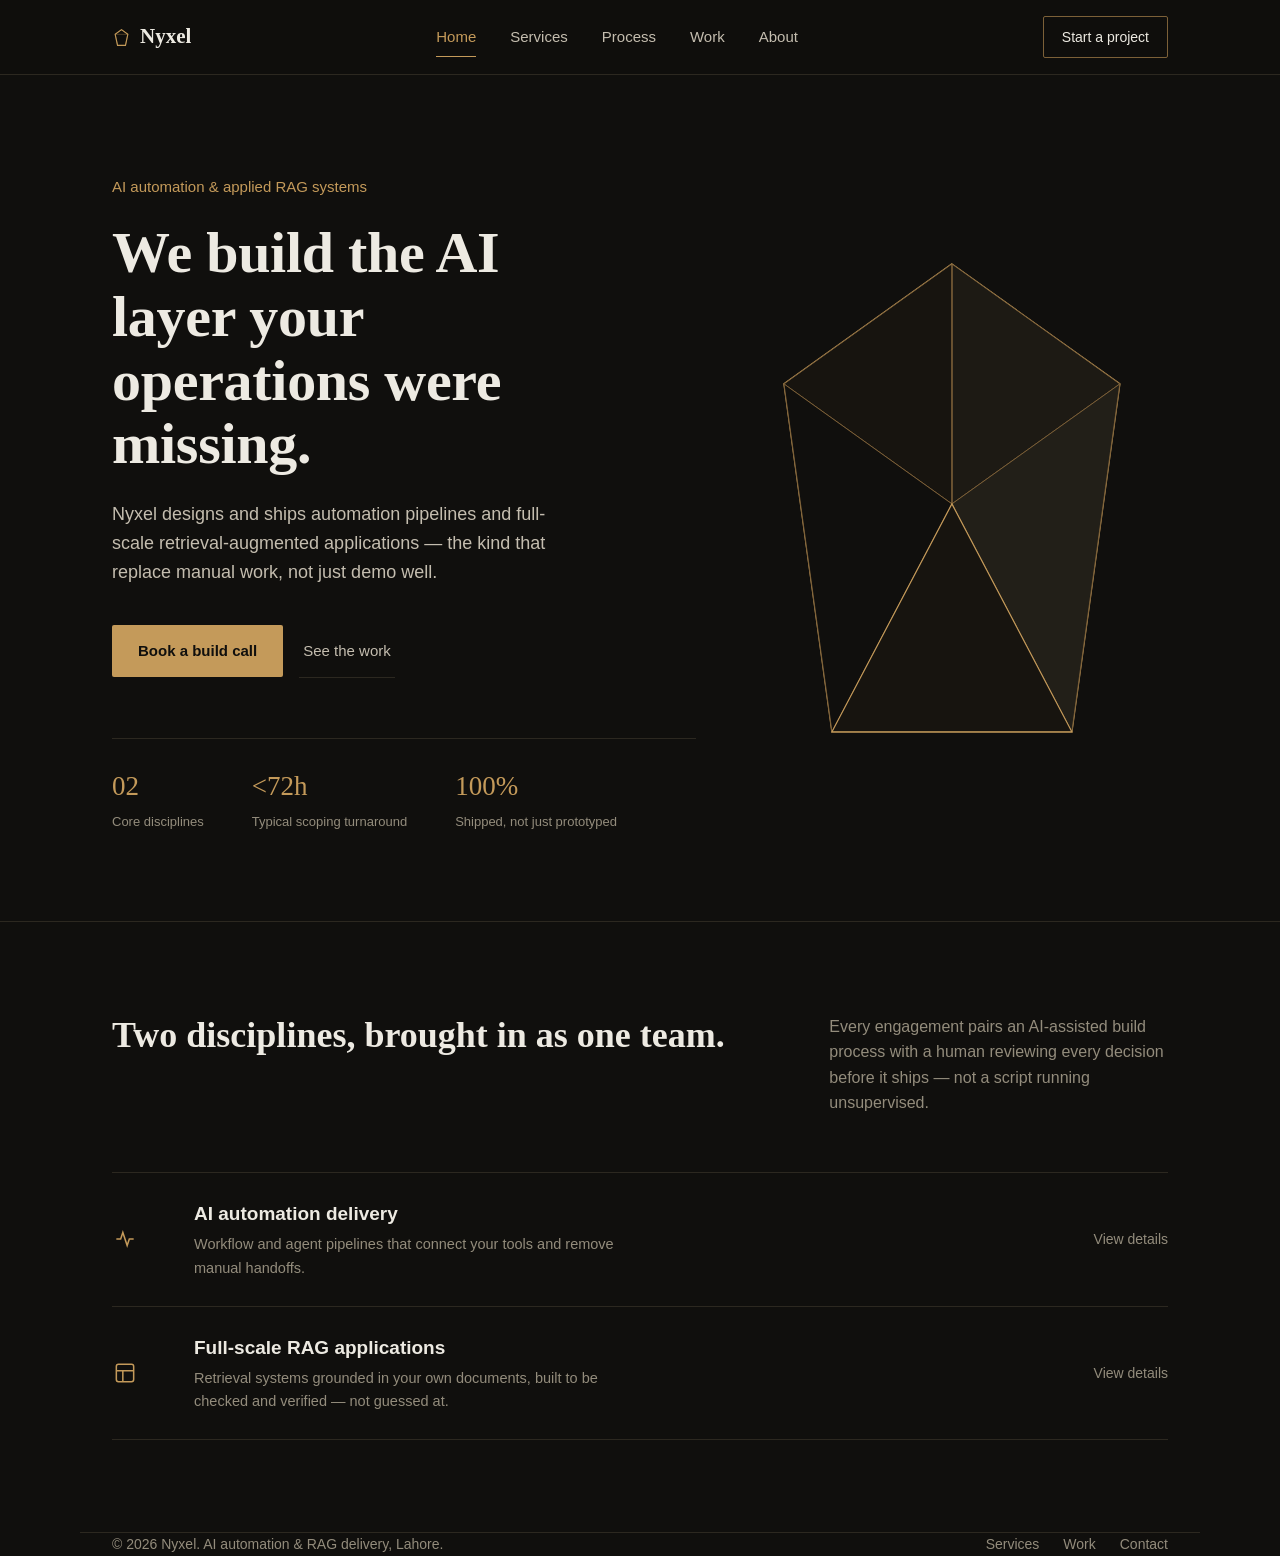
==== index.html @ 56768e3b "Fix filenames" ====
<!DOCTYPE html>
<html lang="en">
<head>
<meta charset="UTF-8">
<meta name="viewport" content="width=device-width, initial-scale=1.0">
<title>Home:Nyxel</title>
<meta name="description" content="Nyxel — AI automation delivery and full-scale RAG applications, built and shipped by a human-supervised team.">
<link rel="stylesheet" href="css/style.css">
</head>
<body>

<header>
  <nav class="wrap">
    <a class="logo" href="index.html">
      <svg viewBox="0 0 24 24" fill="none"><path d="M12 2L20 8L17 22H7L4 8L12 2Z" stroke="#C49A5A" stroke-width="1.4"/><path d="M12 2L20 8M12 2L4 8M20 8L17 22M20 8H4M4 8L7 22M7 22H17" stroke="#C49A5A" stroke-width="0.7" opacity="0.6"/></svg>
      Nyxel
    </a>
    <div class="navlinks">
      <a href="index.html" class="active">Home</a>
      <a href="services.html">Services</a>
      <a href="process.html">Process</a>
      <a href="work.html">Work</a>
      <a href="about.html">About</a>
    </div>
    <a class="nav-cta" href="contact.html">Start a project</a>
  </nav>
</header>


<section class="hero">
  <div class="wrap">
    <div class="hero-grid">
      <div>
        <div class="eyebrow">AI automation &amp; applied RAG systems</div>
        <h1>We build the AI layer your operations were missing.</h1>
        <p class="hero-sub">Nyxel designs and ships automation pipelines and full-scale retrieval-augmented applications — the kind that replace manual work, not just demo well.</p>
        <div class="hero-actions">
          <a class="btn-primary" href="contact.html">Book a build call</a>
          <a class="btn-ghost" href="work.html">See the work</a>
        </div>
        <div class="hero-meta">
          <div><div class="num">02</div><div class="lbl">Core disciplines</div></div>
          <div><div class="num">&lt;72h</div><div class="lbl">Typical scoping turnaround</div></div>
          <div><div class="num">100%</div><div class="lbl">Shipped, not just prototyped</div></div>
        </div>
      </div>
      <div>
        <svg class="facet-art" viewBox="0 0 360 420" fill="none">
          <polygon points="180,10 320,110 280,400 80,400 40,110" stroke="#C49A5A" stroke-width="1.2" fill="#17140F"/>
          <polygon points="180,10 320,110 180,210" fill="#1D1A14" stroke="#7C6038" stroke-width="0.8"/>
          <polygon points="180,10 40,110 180,210" fill="#17140F" stroke="#7C6038" stroke-width="0.8"/>
          <polygon points="40,110 180,210 80,400" fill="#100F0D" stroke="#7C6038" stroke-width="0.8"/>
          <polygon points="320,110 180,210 280,400" fill="#221F18" stroke="#7C6038" stroke-width="0.8"/>
          <polygon points="180,210 280,400 80,400" fill="#17140F" stroke="#C49A5A" stroke-width="1"/>
          <line x1="180" y1="10" x2="180" y2="210" stroke="#C49A5A" stroke-width="0.6" opacity="0.5"/>
        </svg>
      </div>
    </div>
  </div>
</section>

<section class="preview">
  <div class="wrap">
    <div class="preview-intro">
      <h2>Two disciplines, brought in as one team.</h2>
      <p>Every engagement pairs an AI-assisted build process with a human reviewing every decision before it ships — not a script running unsupervised.</p>
    </div>
    <div class="preview-rows">
      <a class="preview-row" href="services.html#automation">
        <svg class="mark" viewBox="0 0 24 24" fill="none" stroke="currentColor" stroke-width="1.4"><path d="M4 12h4l2-6 4 12 2-6h4"/></svg>
        <div>
          <h3>AI automation delivery</h3>
          <p>Workflow and agent pipelines that connect your tools and remove manual handoffs.</p>
        </div>
        <div class="go">View details</div>
      </a>
      <a class="preview-row" href="services.html#rag">
        <svg class="mark" viewBox="0 0 24 24" fill="none" stroke="currentColor" stroke-width="1.4"><rect x="4" y="4" width="16" height="16" rx="2"/><path d="M4 10h16M10 10v10"/></svg>
        <div>
          <h3>Full-scale RAG applications</h3>
          <p>Retrieval systems grounded in your own documents, built to be checked and verified — not guessed at.</p>
        </div>
        <div class="go">View details</div>
      </a>
    </div>
  </div>
</section>


<footer class="wrap">
  <div>&copy; 2026 Nyxel. AI automation &amp; RAG delivery, Lahore.</div>
  <div class="foot-links">
    <a href="services.html">Services</a>
    <a href="work.html">Work</a>
    <a href="contact.html">Contact</a>
  </div>
</footer>

<script src="js/script.js"></script>
</body>
</html>
---- css/style.css ----
:root{
  --bg: #100F0D;
  --surface: #17140F;
  --surface-2: #1D1A14;
  --line: #2C2820;
  --stone: #C4BDAF;
  --text: #EDEAE2;
  --text-dim: #938C7C;
  --brass: #C49A5A;
  --brass-dim: #7C6038;
  --clay: #A85C3E;
  --serif: Georgia, "Iowan Old Style", "Palatino Linotype", serif;
  --sans: -apple-system, BlinkMacSystemFont, "Segoe UI", Helvetica, Arial, sans-serif;
}

* { box-sizing: border-box; margin: 0; padding: 0; }
html { scroll-behavior: smooth; }
body {
  background: var(--bg);
  color: var(--text);
  font-family: var(--sans);
  line-height: 1.6;
  -webkit-font-smoothing: antialiased;
}
a { color: inherit; text-decoration: none; }
::selection { background: var(--brass); color: #100F0D; }
img, svg { display: block; max-width: 100%; }

.wrap { max-width: 1120px; margin: 0 auto; padding: 0 32px; }

/* ---------- NAV ---------- */
header {
  position: sticky; top: 0; z-index: 50;
  background: rgba(16,15,13,0.9);
  backdrop-filter: blur(10px);
  border-bottom: 1px solid var(--line);
}
nav.wrap { display: flex; align-items: center; justify-content: space-between; height: 74px; }
.logo { font-family: var(--serif); font-size: 21px; font-weight: 700; display: flex; align-items: center; gap: 9px; }
.logo svg { width: 19px; height: 19px; }
.navlinks { display: flex; gap: 34px; font-size: 15px; color: var(--stone); }
.navlinks a { position: relative; padding: 4px 0; transition: color .2s ease; }
.navlinks a:hover { color: var(--text); }
.navlinks a.active { color: var(--brass); }
.navlinks a.active::after {
  content: ""; position: absolute; left: 0; right: 0; bottom: -4px; height: 1px; background: var(--brass);
}
.nav-cta {
  border: 1px solid var(--brass-dim); padding: 9px 18px; border-radius: 2px;
  font-size: 14px; transition: border-color .2s ease, background .2s ease, color .2s ease;
}
.nav-cta:hover { background: var(--brass); border-color: var(--brass); color: #100F0D; }
.nav-toggle { display: none; }

/* ---------- PAGE HEADER (non-home pages) ---------- */
.page-header { padding: 76px 0 56px; border-bottom: 1px solid var(--line); }
.page-header h1 {
  font-family: var(--serif); font-weight: 700; font-size: clamp(32px, 4.4vw, 48px);
  line-height: 1.12; max-width: 18ch;
}
.page-header p { margin-top: 18px; color: var(--text-dim); font-size: 17px; max-width: 52ch; }

/* ---------- HERO (home) ---------- */
.hero { padding: 100px 0 88px; }
.hero-grid { display: grid; grid-template-columns: 1.15fr 0.85fr; gap: 40px; align-items: center; }
.eyebrow { color: var(--brass); font-size: 15px; margin-bottom: 22px; }
h1 {
  font-family: var(--serif); font-weight: 700; font-size: clamp(36px, 5vw, 58px);
  line-height: 1.1; letter-spacing: -0.005em; max-width: 15ch;
}
.hero-sub { margin-top: 24px; font-size: 18px; color: var(--stone); max-width: 46ch; }
.hero-actions { margin-top: 38px; display: flex; gap: 16px; align-items: center; flex-wrap: wrap; }
.btn-primary {
  background: var(--brass); color: #100F0D; padding: 14px 26px; border-radius: 2px;
  font-size: 15px; font-weight: 600; display: inline-block; transition: background .2s ease;
}
.btn-primary:hover { background: #D6AD70; }
.btn-ghost { color: var(--stone); font-size: 15px; padding: 14px 4px; border-bottom: 1px solid var(--line); }
.btn-ghost:hover { color: var(--text); border-color: var(--brass-dim); }
.facet-art { width: 100%; height: auto; }
.hero-meta { margin-top: 60px; display: flex; gap: 48px; border-top: 1px solid var(--line); padding-top: 26px; flex-wrap: wrap; }
.hero-meta .num { font-family: var(--serif); font-size: 27px; color: var(--brass); }
.hero-meta .lbl { font-size: 13px; color: var(--text-dim); margin-top: 4px; }

/* ---------- HOME: service preview (asymmetric, not a card grid) ---------- */
.preview { padding: 92px 0; border-top: 1px solid var(--line); }
.preview-intro { display: grid; grid-template-columns: 2fr 1fr; gap: 40px; margin-bottom: 56px; }
.preview-intro h2 { font-family: var(--serif); font-weight: 700; font-size: clamp(26px, 3.2vw, 36px); line-height: 1.2; }
.preview-intro p { color: var(--text-dim); font-size: 16px; align-self: end; }
.preview-rows { display: flex; flex-direction: column; }
.preview-row {
  display: grid; grid-template-columns: 60px 1fr auto; gap: 22px; align-items: center;
  padding: 26px 0; border-top: 1px solid var(--line);
}
.preview-row:last-child { border-bottom: 1px solid var(--line); }
.preview-row .mark { width: 26px; height: 26px; color: var(--brass); }
.preview-row h3 { font-size: 19px; font-weight: 600; }
.preview-row p { color: var(--text-dim); font-size: 14.5px; margin-top: 4px; max-width: 56ch; }
.preview-row .go { color: var(--text-dim); font-size: 14px; white-space: nowrap; transition: color .2s ease; }
.preview-row:hover .go { color: var(--brass); }

/* ---------- SERVICES page: alternating feature blocks ---------- */
.feature-block { padding: 86px 0; border-top: 1px solid var(--line); }
.feature-grid { display: grid; grid-template-columns: 1fr 1fr; gap: 56px; align-items: center; }
.feature-grid.reverse .feature-art { order: 2; }
.feature-grid.reverse .feature-copy { order: 1; }
.feature-copy h2 { font-family: var(--serif); font-weight: 700; font-size: clamp(26px, 3.4vw, 36px); margin-bottom: 18px; }
.feature-copy p { color: var(--text-dim); font-size: 16px; margin-bottom: 22px; max-width: 50ch; }
.feature-list { display: flex; flex-direction: column; gap: 10px; }
.feature-list li { list-style: none; padding-left: 20px; position: relative; color: var(--stone); font-size: 15px; }
.feature-list li::before { content: ""; position: absolute; left: 0; top: 10px; width: 6px; height: 1px; background: var(--brass); }
.feature-art svg { width: 100%; }

/* ---------- PROCESS ---------- */
.process { padding: 86px 0; }
.process-row { display: grid; grid-template-columns: 90px 1fr 1fr; gap: 24px; padding: 32px 0; border-top: 1px solid var(--line); align-items: start; }
.process-row:last-child { border-bottom: 1px solid var(--line); }
.process-num { font-family: var(--serif); font-size: 15px; color: var(--brass); }
.process-row h3 { font-size: 19px; font-weight: 600; margin-bottom: 6px; }
.process-row p { color: var(--text-dim); font-size: 15px; max-width: 48ch; }
.process-row .deliverable { margin-top: 12px; font-size: 13px; color: var(--text-dim); }
.process-row .deliverable span { color: var(--brass); }

/* ---------- WORK page ---------- */
.case { padding: 76px 0; border-top: 1px solid var(--line); }
.case-grid { display: grid; grid-template-columns: 0.9fr 1.1fr; gap: 50px; align-items: start; }
.case-tag { font-size: 13px; color: var(--brass); margin-bottom: 14px; }
.case-grid h2 { font-family: var(--serif); font-weight: 700; font-size: clamp(24px, 3vw, 30px); margin-bottom: 16px; }
.case-grid .lede { color: var(--stone); font-size: 16px; margin-bottom: 18px; }
.case-detail p { color: var(--text-dim); font-size: 15px; margin-bottom: 14px; }
.case-detail p:last-child { margin-bottom: 0; }

/* ---------- ABOUT ---------- */
.about-body { padding: 86px 0; }
.about-grid { display: grid; grid-template-columns: 1fr 1fr; gap: 64px; }
.about-grid p { color: var(--stone); font-size: 17px; margin-bottom: 20px; line-height: 1.7; }
.about-grid p:last-child { margin-bottom: 0; }
.about-stats { display: flex; flex-direction: column; gap: 0; }
.about-stat { padding: 24px 0; border-top: 1px solid var(--line); }
.about-stats .about-stat:last-child { border-bottom: 1px solid var(--line); }
.about-stat .lbl { font-size: 14px; color: var(--text-dim); }
.about-stat .val { font-family: var(--serif); font-size: 20px; margin-top: 4px; }

/* ---------- CONTACT ---------- */
.contact-grid { display: grid; grid-template-columns: 1fr 1fr; gap: 64px; padding: 86px 0; }
.contact-grid h2 { font-family: var(--serif); font-size: clamp(28px, 3.6vw, 38px); font-weight: 700; line-height: 1.15; }
.contact-grid > div:first-child p { color: var(--text-dim); margin-top: 18px; max-width: 40ch; }
.contact-grid > div:first-child .contact-line { margin-top: 32px; font-size: 15px; color: var(--stone); }
.contact-grid > div:first-child .contact-line a { color: var(--brass); }
form { display: flex; flex-direction: column; gap: 18px; }
label { font-size: 13px; color: var(--text-dim); margin-bottom: 6px; display: block; }
input, textarea, select {
  width: 100%; background: var(--surface); border: 1px solid var(--line); color: var(--text);
  padding: 13px 14px; border-radius: 2px; font-family: var(--sans); font-size: 15px;
}
input:focus, textarea:focus, select:focus { outline: none; border-color: var(--brass-dim); }
textarea { resize: vertical; min-height: 100px; }
.submit-btn {
  align-self: flex-start; background: var(--brass); color: #100F0D; border: none;
  padding: 14px 28px; border-radius: 2px; font-size: 15px; font-weight: 600; cursor: pointer;
  transition: background .2s ease;
}
.submit-btn:hover { background: #D6AD70; }
.submit-btn:disabled { opacity: 0.7; cursor: default; }

footer { border-top: 1px solid var(--line); padding: 40px 0; display: flex; justify-content: space-between; align-items: center; color: var(--text-dim); font-size: 14px; flex-wrap: wrap; gap: 12px; }
footer .foot-links { display: flex; gap: 24px; }

@media (max-width: 860px) {
  .navlinks { display: none; }
  .hero-grid, .preview-intro, .feature-grid, .case-grid, .about-grid, .contact-grid { grid-template-columns: 1fr; }
  .feature-grid.reverse .feature-art, .feature-grid.reverse .feature-copy { order: initial; }
  .facet-art { max-width: 280px; margin: 0 auto; }
  .process-row { grid-template-columns: 44px 1fr; }
  .process-row p, .process-row .deliverable { grid-column: 2; }
  .preview-row { grid-template-columns: 40px 1fr; }
  .preview-row .go { display: none; }
}

@media (prefers-reduced-motion: reduce) {
  html { scroll-behavior: auto; }
  * { transition: none !important; }
}
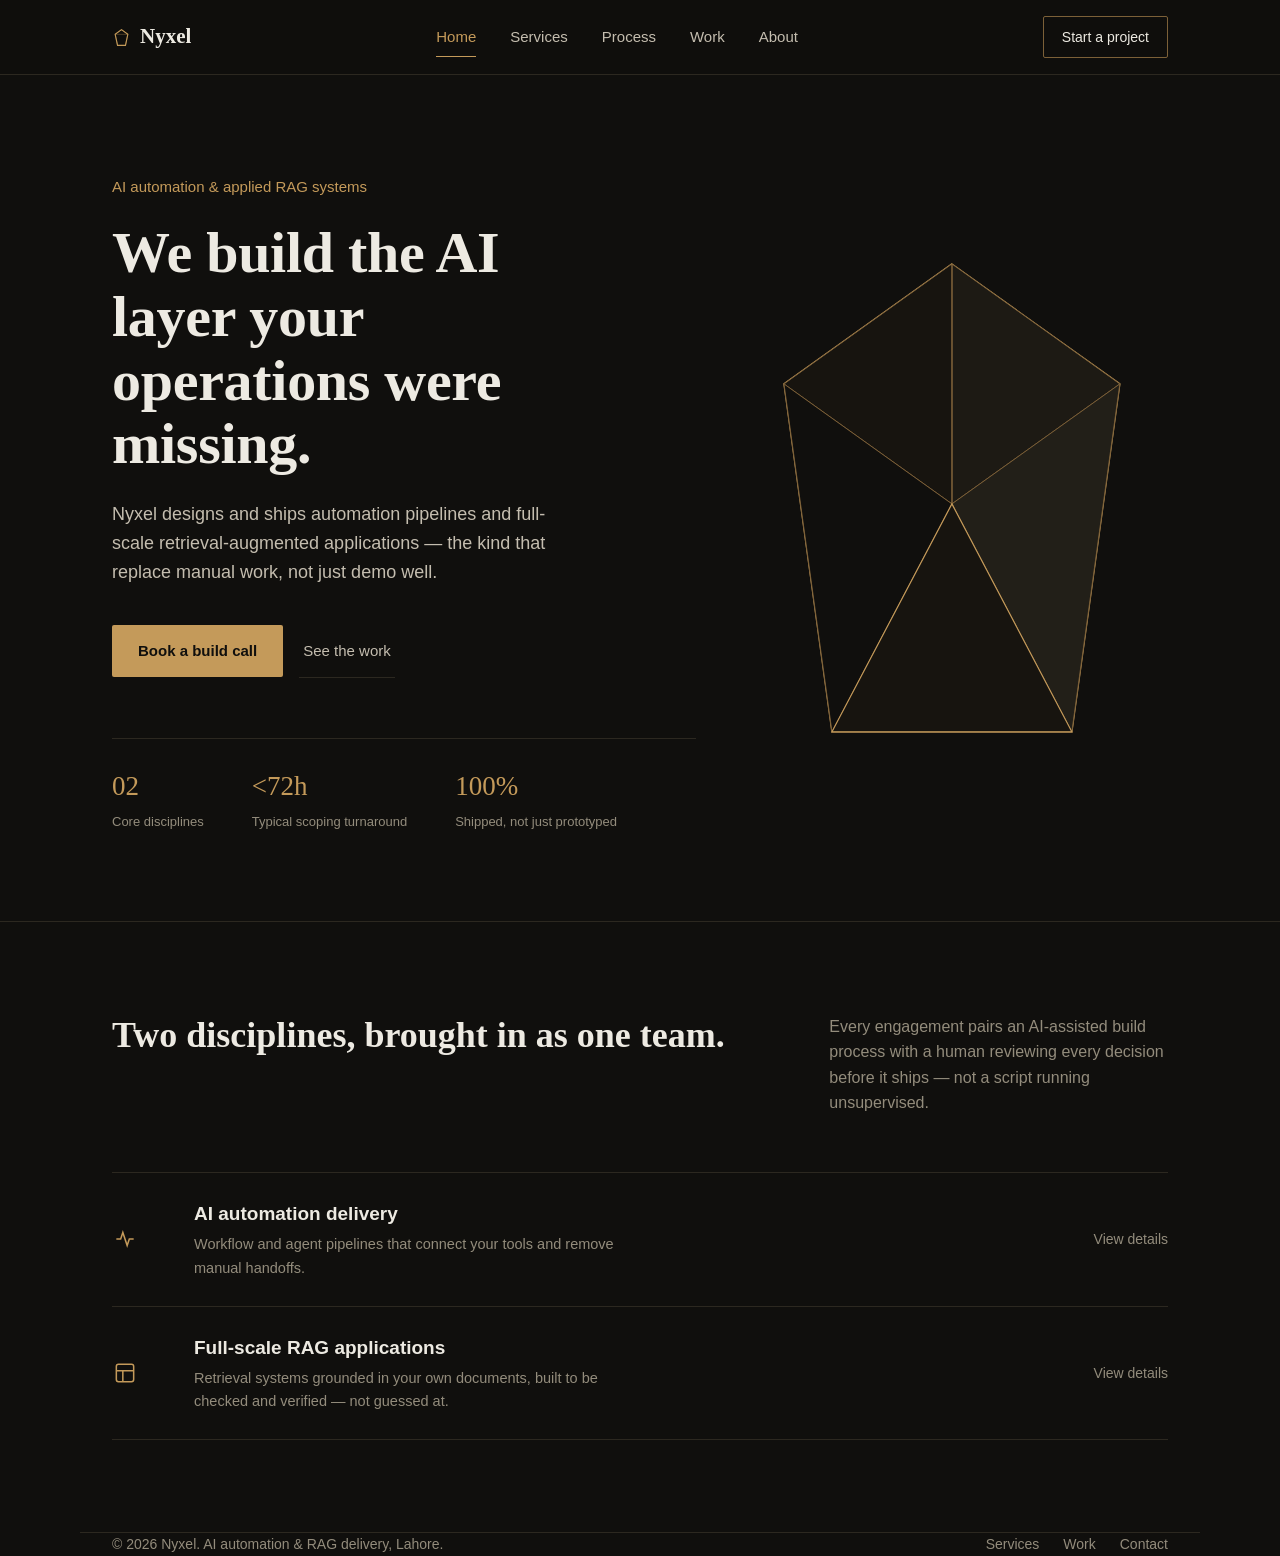
==== commit e5b37bfb: "Formatted text" ====
--- a/index.html
+++ b/index.html
@@ -4,7 +4,7 @@
 <meta charset="UTF-8">
 <meta name="viewport" content="width=device-width, initial-scale=1.0">
 <title>Home:Nyxel</title>
-<meta name="description" content="Nyxel — AI automation delivery and full-scale RAG applications, built and shipped by a human-supervised team.">
+<meta name="description" content="Nyxel : AI automation delivery and full-scale RAG applications, built and shipped by a human-supervised team.">
 <link rel="stylesheet" href="css/style.css">
 </head>
 <body>
--- a/css/style.css
+++ b/css/style.css
@@ -21,6 +21,11 @@
   font-family: var(--sans);
   line-height: 1.6;
   -webkit-font-smoothing: antialiased;
+  animation: pageIn .45s ease both;
+}
+@keyframes pageIn {
+  from { opacity: 0; transform: translateY(6px); }
+  to { opacity: 1; transform: translateY(0); }
 }
 a { color: inherit; text-decoration: none; }
 ::selection { background: var(--brass); color: #100F0D; }
@@ -39,17 +44,21 @@
 .logo { font-family: var(--serif); font-size: 21px; font-weight: 700; display: flex; align-items: center; gap: 9px; }
 .logo svg { width: 19px; height: 19px; }
 .navlinks { display: flex; gap: 34px; font-size: 15px; color: var(--stone); }
-.navlinks a { position: relative; padding: 4px 0; transition: color .2s ease; }
+.navlinks a { position: relative; padding: 4px 0; transition: color .25s ease; }
+.navlinks a::after {
+  content: ""; position: absolute; left: 0; bottom: -4px; height: 1px; background: var(--brass);
+  width: 100%; transform: scaleX(0); transform-origin: left; transition: transform .3s cubic-bezier(.4,0,.2,1);
+}
 .navlinks a:hover { color: var(--text); }
+.navlinks a:hover::after { transform: scaleX(1); }
 .navlinks a.active { color: var(--brass); }
-.navlinks a.active::after {
-  content: ""; position: absolute; left: 0; right: 0; bottom: -4px; height: 1px; background: var(--brass);
-}
+.navlinks a.active::after { transform: scaleX(1); background: var(--brass); }
 .nav-cta {
   border: 1px solid var(--brass-dim); padding: 9px 18px; border-radius: 2px;
-  font-size: 14px; transition: border-color .2s ease, background .2s ease, color .2s ease;
+  font-size: 14px; transition: border-color .25s ease, background .25s ease, color .25s ease, transform .15s ease;
 }
 .nav-cta:hover { background: var(--brass); border-color: var(--brass); color: #100F0D; }
+.nav-cta:active { transform: scale(0.96); }
 .nav-toggle { display: none; }
 
 /* ---------- PAGE HEADER (non-home pages) ---------- */
@@ -72,10 +81,15 @@
 .hero-actions { margin-top: 38px; display: flex; gap: 16px; align-items: center; flex-wrap: wrap; }
 .btn-primary {
   background: var(--brass); color: #100F0D; padding: 14px 26px; border-radius: 2px;
-  font-size: 15px; font-weight: 600; display: inline-block; transition: background .2s ease;
-}
-.btn-primary:hover { background: #D6AD70; }
-.btn-ghost { color: var(--stone); font-size: 15px; padding: 14px 4px; border-bottom: 1px solid var(--line); }
+  font-size: 15px; font-weight: 600; display: inline-block;
+  transition: background .25s ease, transform .15s ease, box-shadow .25s ease;
+}
+.btn-primary:hover { background: #D6AD70; transform: translateY(-2px); box-shadow: 0 8px 20px -8px rgba(196,154,90,0.5); }
+.btn-primary:active { transform: translateY(0) scale(0.97); }
+.btn-ghost {
+  color: var(--stone); font-size: 15px; padding: 14px 4px; border-bottom: 1px solid var(--line);
+  transition: color .25s ease, border-color .25s ease;
+}
 .btn-ghost:hover { color: var(--text); border-color: var(--brass-dim); }
 .facet-art { width: 100%; height: auto; }
 .hero-meta { margin-top: 60px; display: flex; gap: 48px; border-top: 1px solid var(--line); padding-top: 26px; flex-wrap: wrap; }
@@ -158,9 +172,10 @@
 .submit-btn {
   align-self: flex-start; background: var(--brass); color: #100F0D; border: none;
   padding: 14px 28px; border-radius: 2px; font-size: 15px; font-weight: 600; cursor: pointer;
-  transition: background .2s ease;
-}
-.submit-btn:hover { background: #D6AD70; }
+  transition: background .25s ease, transform .15s ease, box-shadow .25s ease;
+}
+.submit-btn:hover:not(:disabled) { background: #D6AD70; transform: translateY(-2px); box-shadow: 0 8px 20px -8px rgba(196,154,90,0.5); }
+.submit-btn:active:not(:disabled) { transform: translateY(0) scale(0.97); }
 .submit-btn:disabled { opacity: 0.7; cursor: default; }
 
 footer { border-top: 1px solid var(--line); padding: 40px 0; display: flex; justify-content: space-between; align-items: center; color: var(--text-dim); font-size: 14px; flex-wrap: wrap; gap: 12px; }
@@ -177,7 +192,39 @@
   .preview-row .go { display: none; }
 }
 
+/* ---------- SCROLL REVEAL ---------- */
+.reveal {
+  opacity: 0; transform: translateY(22px);
+  transition: opacity .7s cubic-bezier(.4,0,.2,1), transform .7s cubic-bezier(.4,0,.2,1);
+}
+.reveal.in-view { opacity: 1; transform: translateY(0); }
+
+.preview-row:hover { background: rgba(196,154,90,0.03); }
+.preview-row .mark { transition: transform .3s ease; }
+.preview-row:hover .mark { transform: translateY(-2px); }
+
+.process-row { transition: background .25s ease; }
+.process-row:hover { background: rgba(196,154,90,0.03); }
+
+.case { transition: background .25s ease; }
+.case:hover { background: rgba(196,154,90,0.02); }
+
+/* subtle continuous motion on the service diagrams, only once revealed */
+.feature-art svg circle { transition: r .3s ease; }
+.feature-art.in-view svg circle {
+  animation: dotPulse 3.2s ease-in-out infinite;
+}
+.feature-art.in-view svg circle:nth-of-type(2) { animation-delay: .4s; }
+.feature-art.in-view svg circle:nth-of-type(3) { animation-delay: .8s; }
+@keyframes dotPulse {
+  0%, 100% { opacity: 1; }
+  50% { opacity: .55; }
+}
+.feature-art:hover svg { transform: translateY(-3px); }
+.feature-art svg { transition: transform .35s cubic-bezier(.4,0,.2,1); }
+
 @media (prefers-reduced-motion: reduce) {
   html { scroll-behavior: auto; }
-  * { transition: none !important; }
-}
+  * { transition: none !important; animation: none !important; }
+  .reveal { opacity: 1; transform: none; }
+}
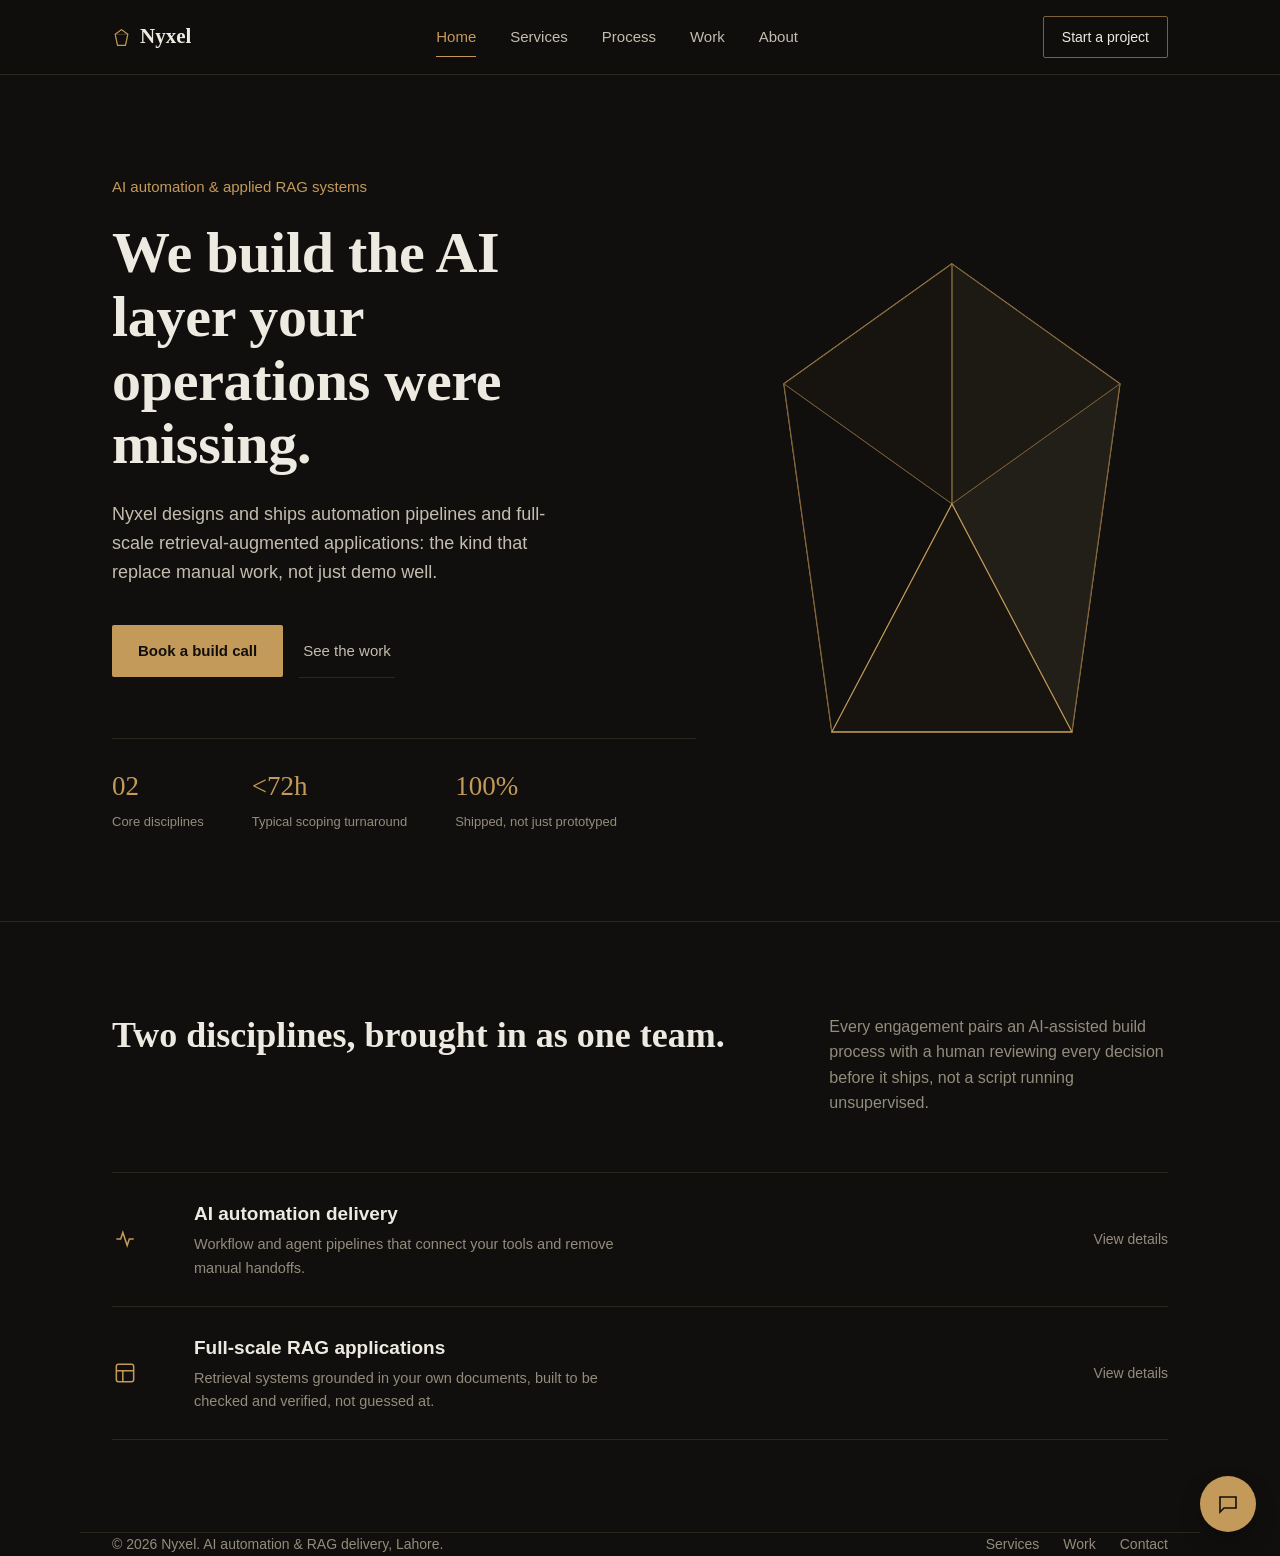
==== commit 985a1c4f: "Add FAQ chat widget" ====
--- a/index.html
+++ b/index.html
@@ -3,8 +3,8 @@
 <head>
 <meta charset="UTF-8">
 <meta name="viewport" content="width=device-width, initial-scale=1.0">
-<title>Home:Nyxel</title>
-<meta name="description" content="Nyxel : AI automation delivery and full-scale RAG applications, built and shipped by a human-supervised team.">
+<title>Home | Nyxel</title>
+<meta name="description" content="Nyxel: AI automation delivery and full-scale RAG applications, built and shipped by a human-supervised team.">
 <link rel="stylesheet" href="css/style.css">
 </head>
 <body>
@@ -33,7 +33,7 @@
       <div>
         <div class="eyebrow">AI automation &amp; applied RAG systems</div>
         <h1>We build the AI layer your operations were missing.</h1>
-        <p class="hero-sub">Nyxel designs and ships automation pipelines and full-scale retrieval-augmented applications — the kind that replace manual work, not just demo well.</p>
+        <p class="hero-sub">Nyxel designs and ships automation pipelines and full-scale retrieval-augmented applications: the kind that replace manual work, not just demo well.</p>
         <div class="hero-actions">
           <a class="btn-primary" href="contact.html">Book a build call</a>
           <a class="btn-ghost" href="work.html">See the work</a>
@@ -63,7 +63,7 @@
   <div class="wrap">
     <div class="preview-intro">
       <h2>Two disciplines, brought in as one team.</h2>
-      <p>Every engagement pairs an AI-assisted build process with a human reviewing every decision before it ships — not a script running unsupervised.</p>
+      <p>Every engagement pairs an AI-assisted build process with a human reviewing every decision before it ships, not a script running unsupervised.</p>
     </div>
     <div class="preview-rows">
       <a class="preview-row" href="services.html#automation">
@@ -78,7 +78,7 @@
         <svg class="mark" viewBox="0 0 24 24" fill="none" stroke="currentColor" stroke-width="1.4"><rect x="4" y="4" width="16" height="16" rx="2"/><path d="M4 10h16M10 10v10"/></svg>
         <div>
           <h3>Full-scale RAG applications</h3>
-          <p>Retrieval systems grounded in your own documents, built to be checked and verified — not guessed at.</p>
+          <p>Retrieval systems grounded in your own documents, built to be checked and verified, not guessed at.</p>
         </div>
         <div class="go">View details</div>
       </a>
@@ -96,6 +96,30 @@
   </div>
 </footer>
 
+<div id="faq-widget">
+  <button id="faq-toggle" aria-label="Open chat" aria-expanded="false">
+    <svg id="faq-icon-open" viewBox="0 0 24 24" fill="none" stroke="currentColor" stroke-width="1.6"><path d="M4 5h16v11H8l-4 4V5z"/></svg>
+    <svg id="faq-icon-close" viewBox="0 0 24 24" fill="none" stroke="currentColor" stroke-width="1.6" style="display:none"><path d="M6 6l12 12M18 6L6 18"/></svg>
+  </button>
+
+  <div id="faq-panel" role="dialog" aria-label="Nyxel FAQ chat">
+    <div id="faq-header">
+      <div>
+        <div id="faq-title">Ask Nyxel</div>
+        <div id="faq-subtitle">Rates, process, and services: quick answers</div>
+      </div>
+    </div>
+    <div id="faq-messages"></div>
+    <div id="faq-chips"></div>
+    <form id="faq-form">
+      <input id="faq-input" type="text" placeholder="Ask about pricing, RAG, timelines…" autocomplete="off">
+      <button type="submit" aria-label="Send">
+        <svg viewBox="0 0 24 24" fill="none" stroke="currentColor" stroke-width="1.8"><path d="M4 12h16M13 5l7 7-7 7"/></svg>
+      </button>
+    </form>
+  </div>
+</div>
+
 <script src="js/script.js"></script>
 </body>
-</html>
+</html>
--- a/css/style.css
+++ b/css/style.css
@@ -227,4 +227,67 @@
   html { scroll-behavior: auto; }
   * { transition: none !important; animation: none !important; }
   .reveal { opacity: 1; transform: none; }
+}
+
+/* ---------- FAQ CHAT WIDGET ---------- */
+#faq-widget { position: fixed; right: 24px; bottom: 24px; z-index: 200; }
+
+#faq-toggle {
+  width: 56px; height: 56px; border-radius: 50%;
+  background: var(--brass); color: #100F0D; border: none; cursor: pointer;
+  display: flex; align-items: center; justify-content: center;
+  box-shadow: 0 10px 24px -8px rgba(0,0,0,0.5);
+  transition: transform .2s ease, background .2s ease;
+}
+#faq-toggle:hover { transform: translateY(-2px); background: #D6AD70; }
+#faq-toggle:active { transform: translateY(0) scale(0.95); }
+#faq-toggle svg { width: 24px; height: 24px; }
+
+#faq-panel {
+  position: absolute; right: 0; bottom: 72px;
+  width: 340px; max-width: calc(100vw - 48px);
+  height: 460px; max-height: calc(100vh - 140px);
+  background: var(--surface); border: 1px solid var(--line); border-radius: 8px;
+  display: flex; flex-direction: column; overflow: hidden;
+  box-shadow: 0 20px 48px -12px rgba(0,0,0,0.6);
+  opacity: 0; transform: translateY(12px) scale(0.98); pointer-events: none;
+  transition: opacity .25s ease, transform .25s ease;
+}
+#faq-widget.open #faq-panel { opacity: 1; transform: translateY(0) scale(1); pointer-events: auto; }
+
+#faq-header { padding: 16px 18px; border-bottom: 1px solid var(--line); }
+#faq-title { font-family: var(--serif); font-size: 16px; font-weight: 700; }
+#faq-subtitle { font-size: 12.5px; color: var(--text-dim); margin-top: 2px; }
+
+#faq-messages { flex: 1; overflow-y: auto; padding: 14px 16px; display: flex; flex-direction: column; gap: 10px; }
+.faq-msg { max-width: 84%; font-size: 14px; line-height: 1.5; padding: 10px 13px; border-radius: 10px; }
+.faq-msg.bot { align-self: flex-start; background: var(--surface-2); color: var(--text); border-bottom-left-radius: 2px; }
+.faq-msg.user { align-self: flex-end; background: var(--brass); color: #100F0D; border-bottom-right-radius: 2px; }
+.faq-msg a { color: var(--brass); text-decoration: underline; }
+.faq-msg.user a { color: #100F0D; }
+
+#faq-chips { display: flex; flex-wrap: wrap; gap: 6px; padding: 0 16px 12px; }
+.faq-chip {
+  font-size: 12px; color: var(--stone); background: var(--surface-2); border: 1px solid var(--line);
+  border-radius: 100px; padding: 6px 11px; cursor: pointer; transition: border-color .2s ease, color .2s ease;
+}
+.faq-chip:hover { border-color: var(--brass-dim); color: var(--text); }
+
+#faq-form { display: flex; gap: 8px; padding: 12px; border-top: 1px solid var(--line); }
+#faq-input {
+  flex: 1; background: var(--surface-2); border: 1px solid var(--line); color: var(--text);
+  padding: 10px 12px; border-radius: 6px; font-family: var(--sans); font-size: 14px;
+}
+#faq-input:focus { outline: none; border-color: var(--brass-dim); }
+#faq-form button {
+  width: 38px; height: 38px; border-radius: 6px; background: var(--brass); color: #100F0D;
+  border: none; cursor: pointer; display: flex; align-items: center; justify-content: center;
+  flex-shrink: 0; transition: background .2s ease;
+}
+#faq-form button:hover { background: #D6AD70; }
+#faq-form button svg { width: 17px; height: 17px; }
+
+@media (max-width: 480px) {
+  #faq-panel { width: calc(100vw - 32px); right: -8px; }
+  #faq-widget { right: 16px; bottom: 16px; }
 }
